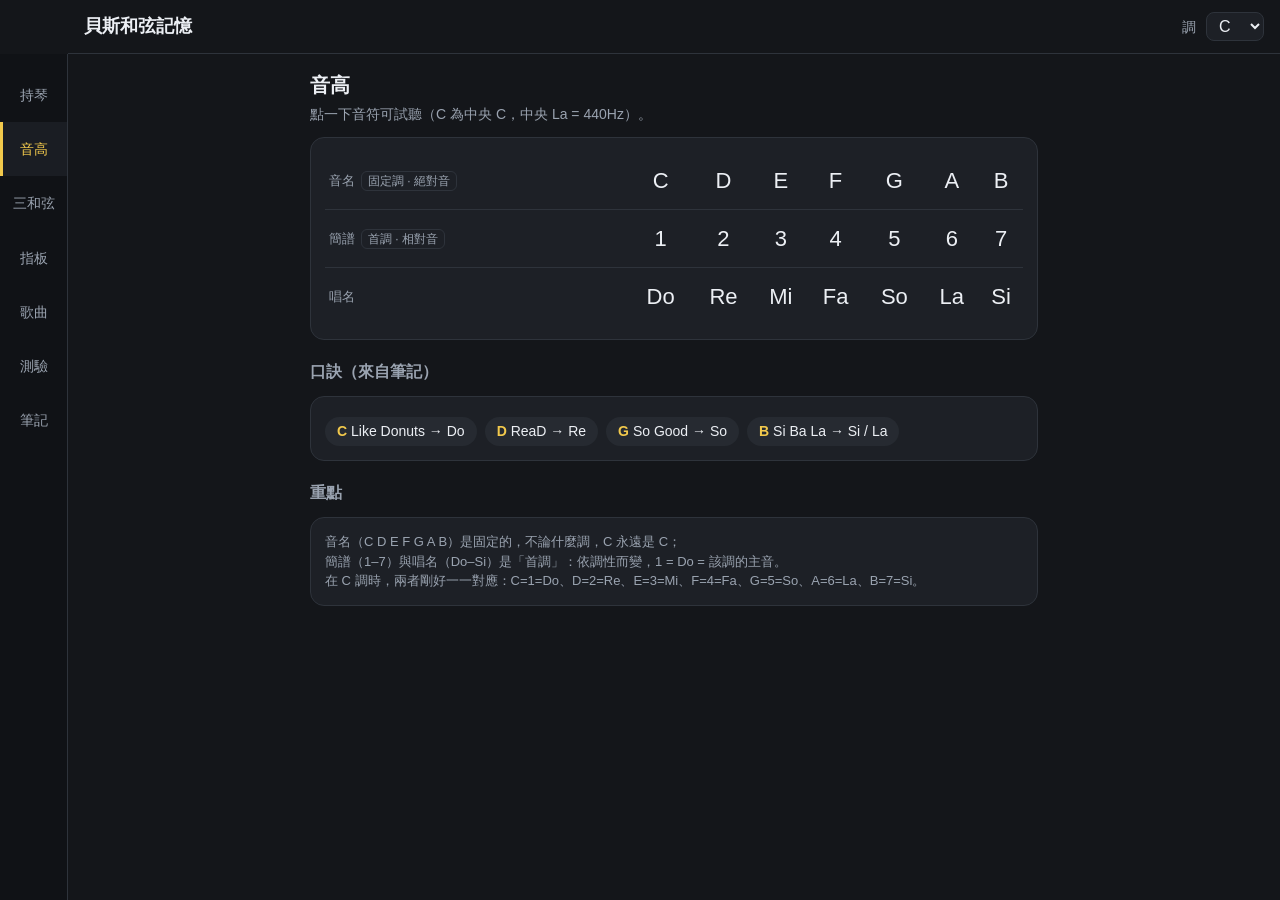
==== index.html @ 5383fbfe "Add 持琴 (how to hold the bass) lesson Top-down posture diagram (head, body, bass, left hand on the ne" ====
<!doctype html>
<html lang="zh-Hant">
<head>
<meta charset="utf-8">
<meta name="viewport" content="width=device-width, initial-scale=1, viewport-fit=cover">
<meta name="theme-color" content="#14161a">
<title>貝斯和弦記憶</title>
<link rel="manifest" href="manifest.json">
<link rel="icon" href="icon.svg" type="image/svg+xml">
<link rel="apple-touch-icon" href="apple-touch-icon.png">
<meta name="apple-mobile-web-app-capable" content="yes">
<meta name="mobile-web-app-capable" content="yes">
<meta name="apple-mobile-web-app-title" content="貝斯和弦">
<link rel="stylesheet" href="style.css">
</head>
<body>
<header class="top">
  <h1>貝斯和弦記憶</h1>
  <label class="keysel">調
    <select id="key" aria-label="選擇大調"></select>
  </label>
</header>
<main id="view"></main>
<nav class="tabs" id="tabs">
  <button data-tab="hold">持琴</button>
  <button data-tab="pitch">音高</button>
  <button data-tab="chords">三和弦</button>
  <button data-tab="board">指板</button>
  <button data-tab="song">歌曲</button>
  <button data-tab="quiz">測驗</button>
  <button data-tab="notes">筆記</button>
</nav>
<script src="app.js"></script>
</body>
</html>
---- style.css ----
:root{
  --bg:#14161a; --card:#1d2026; --line:#2e333b; --text:#eceff4; --dim:#9aa3b0;
  --M:#f2c94c; --m:#5b9bf0; --d:#e0707f; --ok:#4cc38a; --bad:#e0707f;
}
*{box-sizing:border-box}
body{padding-left:calc(68px + env(safe-area-inset-left))}
html,body{margin:0;background:var(--bg);color:var(--text);
  font:16px/1.5 -apple-system,"PingFang TC","Noto Sans TC","Microsoft JhengHei",sans-serif}
.top{display:flex;align-items:center;justify-content:space-between;padding:12px 16px;
  padding-top:max(12px,env(safe-area-inset-top));border-bottom:1px solid var(--line);position:sticky;top:0;background:var(--bg);z-index:5}
.top h1{font-size:18px;margin:0}
.keysel{color:var(--dim);font-size:14px}
select{background:var(--card);color:var(--text);border:1px solid var(--line);border-radius:8px;padding:4px 8px;font-size:16px;margin-left:6px}
main{max-width:760px;margin:0 auto;padding:16px 16px 32px}
.tabs{position:fixed;top:calc(54px + env(safe-area-inset-top, 0px));bottom:0;left:0;width:68px;display:flex;flex-direction:column;background:#101216;border-right:1px solid var(--line);
  padding:14px 0 env(safe-area-inset-bottom) env(safe-area-inset-left);z-index:6;overflow-y:auto}
.tabs button{background:none;border:0;color:var(--dim);padding:18px 0;font-size:14px;line-height:1.3}
.tabs button.on{color:var(--M);background:#1a1d23;box-shadow:inset 3px 0 0 var(--M)}
h2{font-size:20px;margin:0 0 4px}
h3{font-size:16px;margin:20px 0 8px;color:var(--dim);font-weight:600}
.sub{color:var(--dim);font-size:14px;margin:0 0 12px}
.card{background:var(--card);border:1px solid var(--line);border-radius:14px;padding:14px;margin:12px 0}
button,.btn{font:inherit;cursor:pointer}
.btn{background:var(--card);color:var(--text);border:1px solid var(--line);border-radius:10px;padding:8px 14px}
.btn.primary{background:var(--M);color:#222;border-color:var(--M);font-weight:600}
.btn:active{transform:scale(.98)}
.row{display:flex;gap:8px;flex-wrap:wrap;align-items:center}

/* pitch table */
.ptable{width:100%;border-collapse:collapse}
.ptable th{text-align:left;color:var(--dim);font-weight:500;font-size:13px;padding:10px 4px;white-space:nowrap}
.ptable td{text-align:center;padding:0}
.ptable td button{width:100%;background:none;border:0;color:var(--text);font-size:22px;padding:12px 0;border-radius:8px}
.ptable td button:active{background:var(--line)}
.ptable tr+tr{border-top:1px solid var(--line)}
.tag{display:inline-block;font-size:12px;color:var(--dim);border:1px solid var(--line);border-radius:6px;padding:0 6px;margin-left:6px}
.mn{display:flex;flex-wrap:wrap;gap:8px;margin-top:6px}
.mn span{background:#262a31;border-radius:999px;padding:4px 12px;font-size:14px}
.mn b{color:var(--M)}

/* triad table */
.cover-opts{display:flex;gap:14px;flex-wrap:wrap;font-size:14px;color:var(--dim);margin:8px 0}
.cover-opts input{accent-color:var(--M);margin-right:4px}
.tri{width:100%;border-collapse:collapse;font-size:15px}
.tri th{color:var(--dim);font-weight:500;font-size:12px;text-align:left;padding:6px 4px}
.tri td{padding:10px 4px;border-top:1px solid var(--line)}
.tri tr.sel td{background:#252a33}
.tri tbody tr{cursor:pointer}
.rn{font-weight:700;width:2.4em}
.nt{font-weight:700;letter-spacing:.06em}
.q{font-weight:700;text-align:center}
.qM{color:var(--M)} .qm{color:var(--m)} .qd{color:var(--d)}
.small{font-size:13px;color:var(--dim)}
.covered{filter:blur(7px);user-select:none}
td.covered-cell{cursor:pointer}

/* diagrams */
.shapes{display:flex;gap:16px;flex-wrap:wrap;justify-content:center}
.shape{text-align:center}
.shape h4{margin:0 0 4px;font-size:14px;color:var(--dim);font-weight:500}
svg.board{max-width:100%;height:auto;display:block;margin:0 auto}
svg .ln{stroke:#6b7480;stroke-width:1.2}
svg .nut{stroke:#d7dce3;stroke-width:4}
svg .str{stroke:#8d96a3;stroke-width:1.6}
svg .sn{fill:var(--dim);font-size:12px;text-anchor:middle}
svg .fn{fill:#68707c;font-size:11px;text-anchor:end}
svg .fin{fill:var(--dim);font-size:11px;text-anchor:start}
svg .dot{fill:#3a414b}
svg .dot.root{fill:var(--M)}
svg .dot.t3{fill:var(--m)}
svg .dot.t5{fill:#4cc38a}
svg .dot.scale{fill:#323842}
svg .dot.ok{fill:var(--ok)}
svg .dot.bad{fill:var(--bad)}
svg .lbl{fill:#14161a;font-size:12px;font-weight:700;text-anchor:middle}
svg .dot.scale+.lbl{fill:#c3cad4;font-weight:500}
svg .hit{fill:transparent;cursor:pointer}
svg .hit:hover{fill:rgba(255,255,255,.07)}

.chips{display:flex;flex-wrap:wrap;gap:8px;margin:8px 0}
.chip{background:var(--card);color:var(--dim);border:1px solid var(--line);border-radius:999px;padding:6px 14px;font-size:14px}
.chip.on{color:#222;background:var(--M);border-color:var(--M);font-weight:600}
.legend{display:flex;gap:14px;font-size:13px;color:var(--dim);justify-content:center;margin:8px 0}
.legend i{display:inline-block;width:10px;height:10px;border-radius:50%;margin-right:4px}

/* quiz */
.stats{display:flex;gap:16px;font-size:14px;color:var(--dim);margin:8px 0}
.stats b{color:var(--text)}
.bar{height:6px;background:var(--line);border-radius:3px;overflow:hidden;margin:4px 0 12px}
.bar i{display:block;height:100%;background:var(--ok)}
.prompt{font-size:19px;margin:0 0 12px}
.opts{display:grid;grid-template-columns:1fr 1fr;gap:10px;margin-top:12px}
.opts.three{grid-template-columns:1fr 1fr 1fr}
.opt{background:#262a31;color:var(--text);border:2px solid transparent;border-radius:12px;padding:14px 8px;font-size:17px}
.opt.right{border-color:var(--ok);background:#1f3a2e}
.opt.wrong{border-color:var(--bad);background:#3d2328}
.opt:disabled{opacity:1}
.fb{margin-top:12px;padding:10px 12px;border-radius:10px;font-size:15px}
.fb.ok{background:#1f3a2e}.fb.no{background:#3d2328}
.next{margin-top:12px;width:100%}

/* notes */
.gallery img{width:100%;border-radius:10px;border:1px solid var(--line);display:block}
.gallery figcaption{color:var(--dim);font-size:13px;margin:6px 0 18px}
.gallery figure{margin:0}

/* song */
.rules{line-height:2}
.rules b.qm{color:var(--m)} .rules b.qd{color:var(--d)} .rules b.qM{color:var(--M)}
.bc{display:inline-block;font-style:normal;min-width:2.2em;text-align:center;border-radius:8px;padding:1px 6px;margin:0 2px;font-size:13px;font-weight:700;color:#14161a}
.bc.r{background:var(--M)} .bc.t{background:var(--m)} .bc.f{background:var(--ok)} .bc.a{background:#4a515c;color:var(--text)}
.cs{font-weight:700}
.cs.hlc,.hlc{background:var(--M);color:#14161a !important;border-radius:4px;padding:0 4px}
.songctl{margin:12px 0}
.bpmv{min-width:2.4em;text-align:center}
.barsgrid{display:grid;grid-template-columns:repeat(2,1fr);gap:8px}
.secname{grid-column:1/-1;color:var(--dim);font-size:13px;font-weight:600;margin-top:8px}
.bar{display:flex;flex-direction:column;gap:4px;text-align:left;background:var(--card);color:var(--text);
  border:2px solid var(--line);border-radius:12px;padding:8px 10px;height:auto}
.bar.sel{border-color:var(--M)}
.bar.now{background:#2b3140;border-color:var(--ok)}
.bn{font-size:11px;color:var(--dim)}
.syms{display:flex;gap:10px;flex-wrap:wrap;font-size:19px}
.ql{font-size:12px}
.beats{display:flex;gap:3px;margin-top:6px}
.bw{flex:1;text-align:center;border-radius:8px;padding:2px 0}
.bw.now{background:#fff3}
.bw .bc{display:block;min-width:0;margin:0;padding:3px 0;line-height:1.3}
.beatseq{display:flex;flex-wrap:wrap;gap:6px;align-items:center}
@media (min-width:640px){.barsgrid{grid-template-columns:repeat(4,1fr)}}

/* note animation */
svg .dot{transform-box:fill-box;transform-origin:center}
svg .dot.hot{stroke:#fff;stroke-width:3;animation:dotpop .55s ease-out forwards}
@keyframes dotpop{0%{transform:scale(1)}35%{transform:scale(1.75)}100%{transform:scale(1.3)}}
svg .dot.appr{fill:#6b7480}
svg .ring{fill:none;stroke:#fff;stroke-width:3;opacity:0;pointer-events:none;transform-box:view-box;transform-origin:0 0;filter:drop-shadow(0 0 5px #fff)}
svg .trail{stroke:#fff;stroke-width:3;stroke-linecap:round;opacity:.6;pointer-events:none}
svg .tagn{fill:#fff;font-weight:700;font-size:12px}
.nowpanel{position:sticky;top:54px;z-index:4;display:flex;gap:12px;align-items:stretch;
  height:34vh;min-height:210px;margin:10px 0;padding:8px 10px;background:var(--card);border:1px solid var(--line);border-radius:14px}
.npboard{flex:0 1 58%;min-width:0;height:100%}
.npboard svg.board{width:100%;height:100%;max-width:none}
.npinfo{flex:1 1 90px;min-width:0;display:flex;flex-direction:column;gap:10px}
.npt{font-size:15px;color:var(--dim)}
.npt .cs{font-size:20px;margin-left:4px}
.npbeats{display:grid;grid-template-columns:1fr 1fr;gap:8px;flex:1;align-content:center}
.npb{position:relative;display:flex;align-items:center;justify-content:center;border-radius:12px;padding:12px 4px;font-size:22px;font-weight:700;color:#14161a;transition:transform .2s,box-shadow .2s;opacity:.55}
.npb small{position:absolute;top:3px;left:7px;font-size:11px;font-weight:600}
.npb.r{background:var(--M)} .npb.t{background:var(--m)} .npb.f{background:var(--ok)} .npb.a{background:#6b7480;color:#fff}
.npb.now{opacity:1;transform:scale(1.12);box-shadow:0 0 0 3px #fff,0 0 16px #fff8}
@media (prefers-reduced-motion:reduce){svg .dot.hot{animation:none;transform:scale(1.3)}.npb{transition:none}}
svg .fin.dimn{fill:#6b7480;font-size:10px;font-weight:400}
svg .dot.nat{fill:var(--card);stroke:#aab3c0;stroke-width:2}
svg .dot.nat+.lbl{fill:#eceff4;font-weight:600;font-size:13px}
svg .sno{fill:var(--text);font-weight:700;font-size:14px}
svg .fn.fnb{fill:#eceff4;font-weight:700}
.npb em{position:absolute;bottom:2px;right:7px;font-size:11px;font-style:normal;font-weight:600;opacity:.8}
/* song: beats in one row */
.npbeats{grid-template-columns:repeat(4,1fr);gap:6px;align-content:center}
.npb{padding:18px 0 16px;font-size:clamp(14px,3.2vw,22px);min-width:0}
.npb small{left:4px;font-size:10px}
.npb em{right:4px;font-size:10px}
@media (max-width:560px){.npb{padding:12px 0 14px;font-size:15px}.npbeats{gap:4px}}
.cs{white-space:nowrap}
.looprange{margin:8px 0}
.bar.out{opacity:.4}
.songhint{margin:8px 0;gap:8px}
.songhint .btn{padding:4px 10px;font-size:14px}
.npcount{margin-left:10px;color:var(--M);font-weight:700;font-size:18px}
/* song: dim the notes that are not used in the current bar */
svg .dot.nat{opacity:1;fill:var(--card);stroke:#555d69;stroke-width:2}
svg .dot.nat+.lbl{opacity:1;fill:#7b8491;font-weight:500}
/* song: beat chips placed by absolute pitch (higher pitch = higher on screen) */
.npbeats.pitch{display:block;position:relative;flex:1;min-height:130px}
.npbeats.pitch .npb{position:absolute;width:24%;height:56px;padding:0;box-sizing:border-box;transition:transform .2s,box-shadow .2s}
.nphint{text-align:center;font-size:12px}
/* song: make the bar being played stand out */
.bar{transition:transform .15s,box-shadow .15s,background .15s,border-color .15s}
.bar.now{position:relative;z-index:1;transform:scale(1.05);background:#17402f;border-color:#5ee6a0;
  box-shadow:0 0 0 3px rgba(94,230,160,.35),0 0 22px rgba(94,230,160,.5)}
.bar.now .bn{align-self:flex-start;background:#5ee6a0;color:#0e2a1e;border-radius:6px;padding:0 8px;font-size:12px;font-weight:700}
.bar.now .bw.now{background:rgba(255,255,255,.3);box-shadow:0 0 0 2px #fff}
@media (prefers-reduced-motion:reduce){.bar,.bar.now{transition:none}.bar.now{transform:none}}
/* notes password gate */
.pwform label{display:block;margin-bottom:6px;color:var(--dim);font-size:14px}
.pwform input{flex:1;min-width:0;background:var(--bg);color:var(--text);border:1px solid var(--line);border-radius:10px;padding:10px 12px;font-size:16px}
.pwmsg{min-height:1.4em;margin:8px 0 0;color:var(--d);font-size:14px}
#pwchangemsg{color:var(--ok)}
/* song: chord quality label in the now-playing panel */
.npchords{display:flex;flex-wrap:wrap;gap:6px 14px}
.npc{display:inline-flex;align-items:center;gap:6px;transition:opacity .15s}
.npc.dim{opacity:.35}
.npc .cs{font-size:22px}
.npq{font-size:15px;font-weight:700;padding:2px 10px;border-radius:999px;color:#14161a}
.npq.qM{background:var(--M)} .npq.qm{background:var(--m)} .npq.qd{background:var(--d)}
.npq{white-space:nowrap}.npc{flex-wrap:nowrap}
/* triads table: keep 和弦音 and 大小 side by side */
.tri th:nth-child(1),.tri td:nth-child(1){width:10%}
.tri th:nth-child(2),.tri td:nth-child(2){width:17%}
.tri th:nth-child(3),.tri td:nth-child(3){width:10%}
.tri th:nth-child(4),.tri td:nth-child(4){width:26%}
.tri td.dist{font-variant-numeric:tabular-nums;letter-spacing:.04em}
.nw{white-space:nowrap}
@media (max-width:560px){
  .tri{font-size:13px}
  .tri th,.tri td{padding-left:3px;padding-right:3px;width:auto !important}
  .tri th,.tri .nt,.tri .rn{white-space:nowrap}
  .tri td.dist{font-size:12px;letter-spacing:0}
  .tri td.small{font-size:11px}
}
.distnote{line-height:1.7;margin-top:10px;padding-top:10px;border-top:1px solid var(--line)}.distnote b{color:var(--text)}

/* chords lesson 2 */
svg .link{stroke:#4a525e;stroke-width:1.4;opacity:.7}
svg .link.on{stroke:#fff;stroke-width:3;opacity:.95}
.lesson2rules{line-height:1.8}
.lesson2rules b{color:var(--text)}

.lesson2 .steps p,.lesson2 .why p{margin:8px 0;line-height:1.8}
.lesson2 b{color:var(--text)}
.whyh{margin:14px 0 4px;font-size:15px;color:var(--text)}
.why{background:#181b21;border-radius:10px;padding:6px 12px}
.walk{line-height:1.9;margin:8px 0;padding:8px 12px;background:#181b21;border-radius:10px}
svg .link.dash{stroke:var(--M);stroke-width:2;stroke-dasharray:5 4;opacity:.9}

.focusnote{background:#2a2614;border-color:#6b5d1f}
.focusnote p{margin:6px 0 0;line-height:1.8}
.focusnote b{color:var(--M)}

/* hold lesson */
.holdcard{display:flex;gap:20px;align-items:center;flex-wrap:wrap}
.holdfig{flex:0 1 340px;min-width:240px}
.holdsvg{width:100%;height:auto;display:block}
.holdlist{flex:1 1 220px;margin:0;padding-left:20px;line-height:2}
.holdlist b{color:var(--M)}
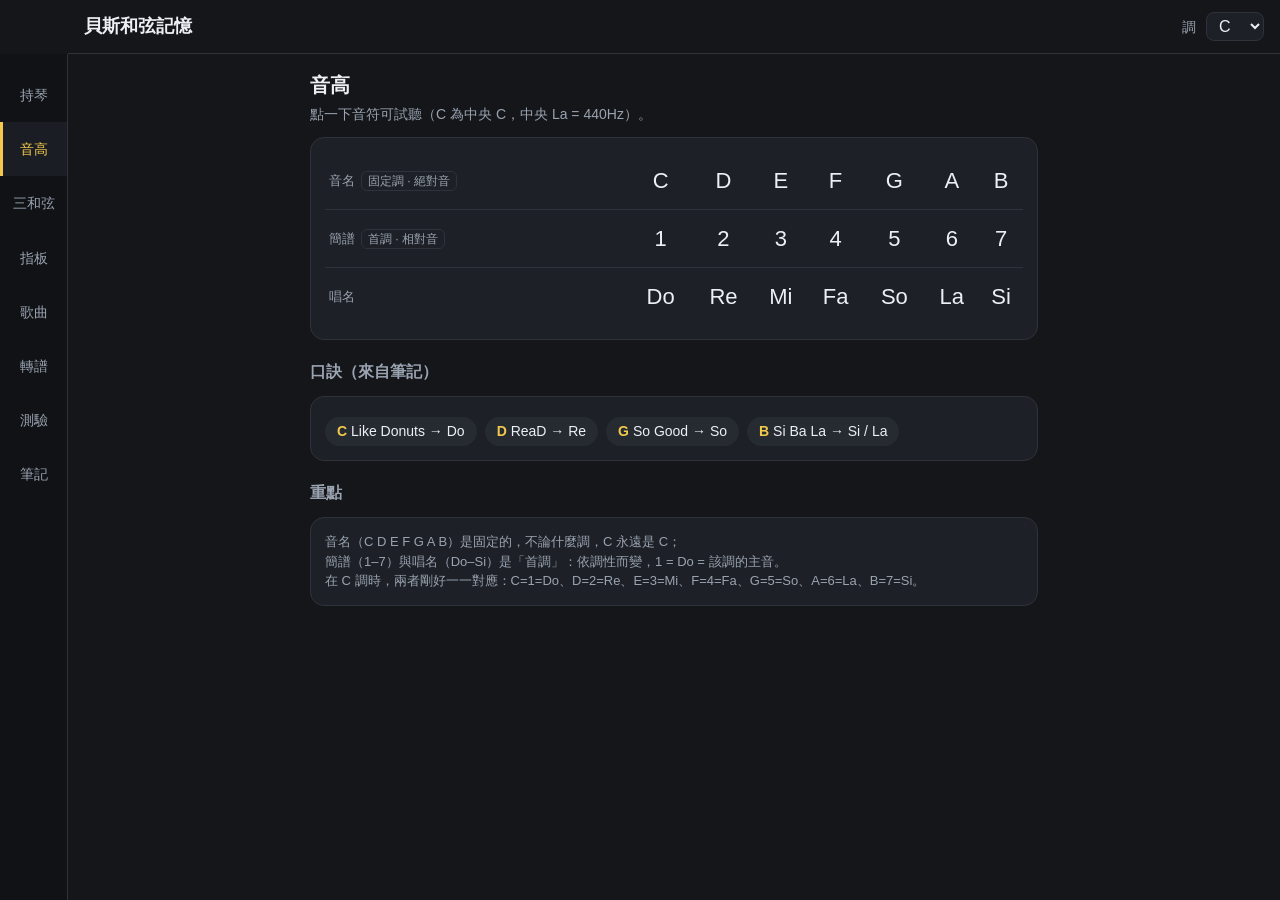
==== commit 36b33894: "Add 轉譜 tool: paste numbered notation, get letter notation (key-aware) Local-only input (stored in th" ====
--- a/index.html
+++ b/index.html
@@ -27,6 +27,7 @@
   <button data-tab="chords">三和弦</button>
   <button data-tab="board">指板</button>
   <button data-tab="song">歌曲</button>
+  <button data-tab="jp">轉譜</button>
   <button data-tab="quiz">測驗</button>
   <button data-tab="notes">筆記</button>
 </nav>
--- a/style.css
+++ b/style.css
@@ -234,3 +234,19 @@
 .holdsvg{width:100%;height:auto;display:block}
 .holdlist{flex:1 1 220px;margin:0;padding-left:20px;line-height:2}
 .holdlist b{color:var(--M)}
+
+/* 轉譜 */
+.jphelp{line-height:1.9}
+.jphelp code{background:#181b21;border-radius:6px;padding:1px 6px;color:var(--text)}
+.jpin{width:100%;background:var(--bg);color:var(--text);border:1px solid var(--line);border-radius:10px;padding:10px 12px;font:15px/1.6 ui-monospace,Menlo,Consolas,monospace;resize:vertical}
+.jpout{overflow-x:auto}
+.jrow{display:flex;flex-wrap:wrap;align-items:flex-end;gap:2px 4px;margin:6px 0 14px}
+.jc{display:flex;flex-direction:column;align-items:center;min-width:1.9em}
+.jch{min-height:1.5em;color:var(--M);font-weight:700;font-size:15px}
+.jn{position:relative;font-size:22px;font-weight:700;line-height:1.7}
+.jn.hi::before,.jn.lo::after{content:'';position:absolute;left:50%;width:5px;height:5px;margin-left:-2.5px;border-radius:50%;background:currentColor}
+.jn.hi::before{top:2px}.jn.lo::after{bottom:2px}
+.jn.bad{color:var(--d)}
+.jl{min-height:1.7em;font-size:16px;color:var(--dim)}
+.jbar{align-self:stretch;width:2px;background:var(--line);margin:0 2px}
+.jbar.dbl{width:6px;border-left:2px solid var(--line);border-right:2px solid var(--line);background:none}
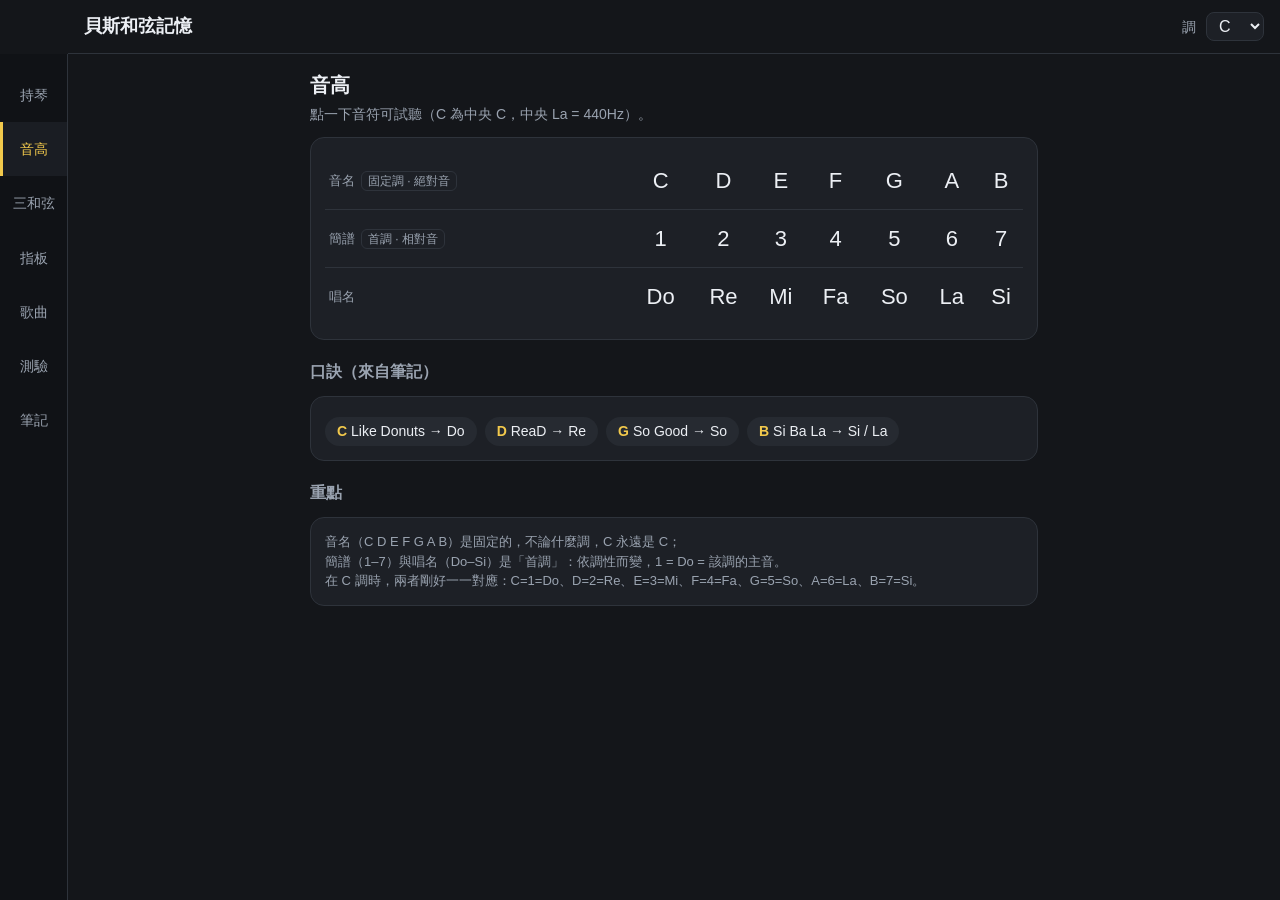
==== commit a9a86311: "Revert "Add 轉譜 tool: paste numbered notation, get letter notation (key-aware)" This reverts commit 3" ====
--- a/index.html
+++ b/index.html
@@ -27,7 +27,6 @@
   <button data-tab="chords">三和弦</button>
   <button data-tab="board">指板</button>
   <button data-tab="song">歌曲</button>
-  <button data-tab="jp">轉譜</button>
   <button data-tab="quiz">測驗</button>
   <button data-tab="notes">筆記</button>
 </nav>
--- a/style.css
+++ b/style.css
@@ -234,19 +234,3 @@
 .holdsvg{width:100%;height:auto;display:block}
 .holdlist{flex:1 1 220px;margin:0;padding-left:20px;line-height:2}
 .holdlist b{color:var(--M)}
-
-/* 轉譜 */
-.jphelp{line-height:1.9}
-.jphelp code{background:#181b21;border-radius:6px;padding:1px 6px;color:var(--text)}
-.jpin{width:100%;background:var(--bg);color:var(--text);border:1px solid var(--line);border-radius:10px;padding:10px 12px;font:15px/1.6 ui-monospace,Menlo,Consolas,monospace;resize:vertical}
-.jpout{overflow-x:auto}
-.jrow{display:flex;flex-wrap:wrap;align-items:flex-end;gap:2px 4px;margin:6px 0 14px}
-.jc{display:flex;flex-direction:column;align-items:center;min-width:1.9em}
-.jch{min-height:1.5em;color:var(--M);font-weight:700;font-size:15px}
-.jn{position:relative;font-size:22px;font-weight:700;line-height:1.7}
-.jn.hi::before,.jn.lo::after{content:'';position:absolute;left:50%;width:5px;height:5px;margin-left:-2.5px;border-radius:50%;background:currentColor}
-.jn.hi::before{top:2px}.jn.lo::after{bottom:2px}
-.jn.bad{color:var(--d)}
-.jl{min-height:1.7em;font-size:16px;color:var(--dim)}
-.jbar{align-self:stretch;width:2px;background:var(--line);margin:0 2px}
-.jbar.dbl{width:6px;border-left:2px solid var(--line);border-right:2px solid var(--line);background:none}
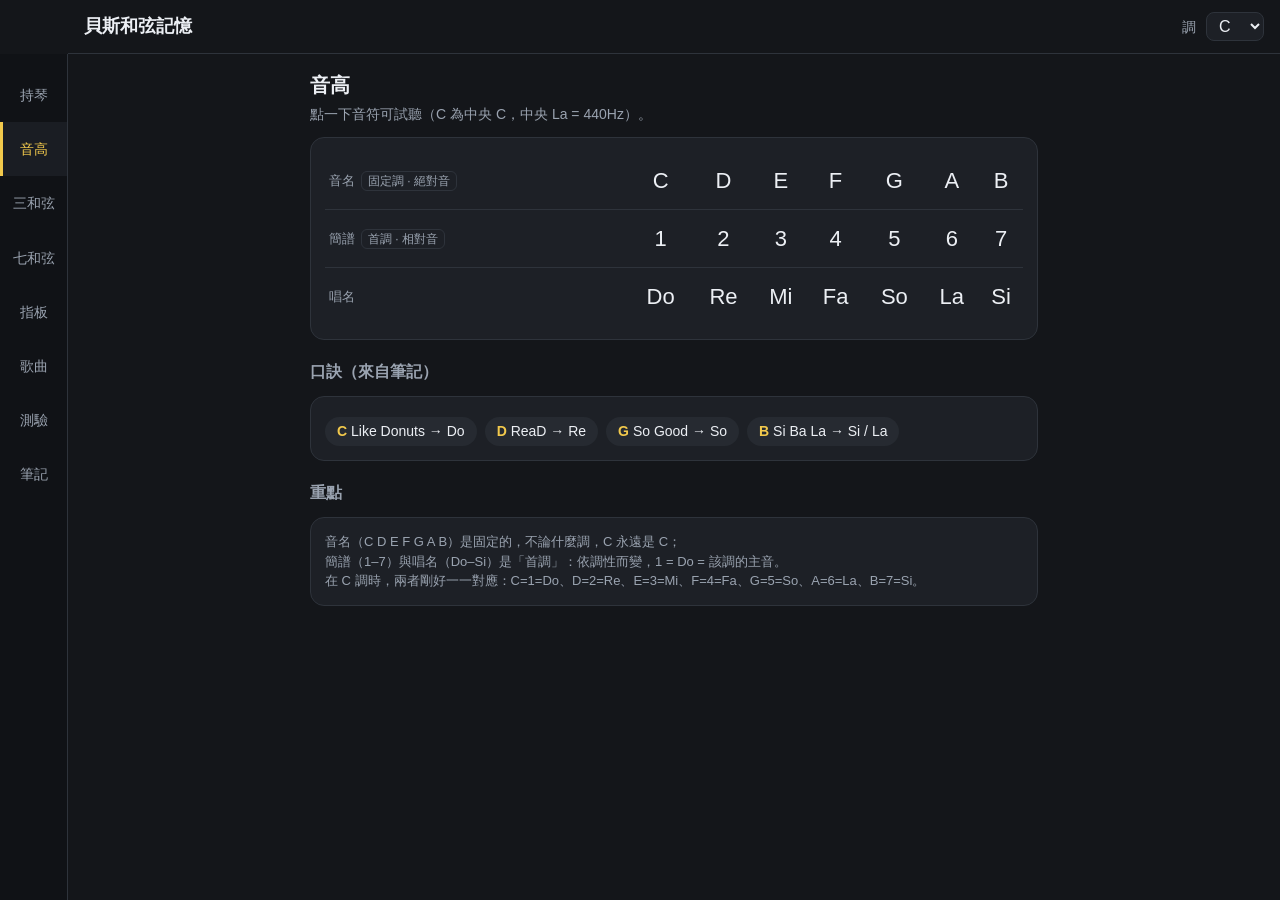
==== commit 30dc5886: "Add 七和弦 tab: diatonic seventh chords with finger shapes Table of I-VII seventh chords (maj7 / m7 / d" ====
--- a/index.html
+++ b/index.html
@@ -25,6 +25,7 @@
   <button data-tab="hold">持琴</button>
   <button data-tab="pitch">音高</button>
   <button data-tab="chords">三和弦</button>
+  <button data-tab="seventh">七和弦</button>
   <button data-tab="board">指板</button>
   <button data-tab="song">歌曲</button>
   <button data-tab="quiz">測驗</button>
--- a/style.css
+++ b/style.css
@@ -234,3 +234,12 @@
 .holdsvg{width:100%;height:auto;display:block}
 .holdlist{flex:1 1 220px;margin:0;padding-left:20px;line-height:2}
 .holdlist b{color:var(--M)}
+
+/* 七和弦 */
+:root{--q7:#f2994a}
+.q7{color:var(--q7)}
+svg .dot.t7{fill:#c792ea}
+.tri7 th:nth-child(1),.tri7 td:nth-child(1){width:9%}
+.tri7 th:nth-child(2),.tri7 td:nth-child(2){width:15%}
+.tri7 th:nth-child(3),.tri7 td:nth-child(3){width:25%}
+.tri7 th:nth-child(4),.tri7 td:nth-child(4){width:13%}
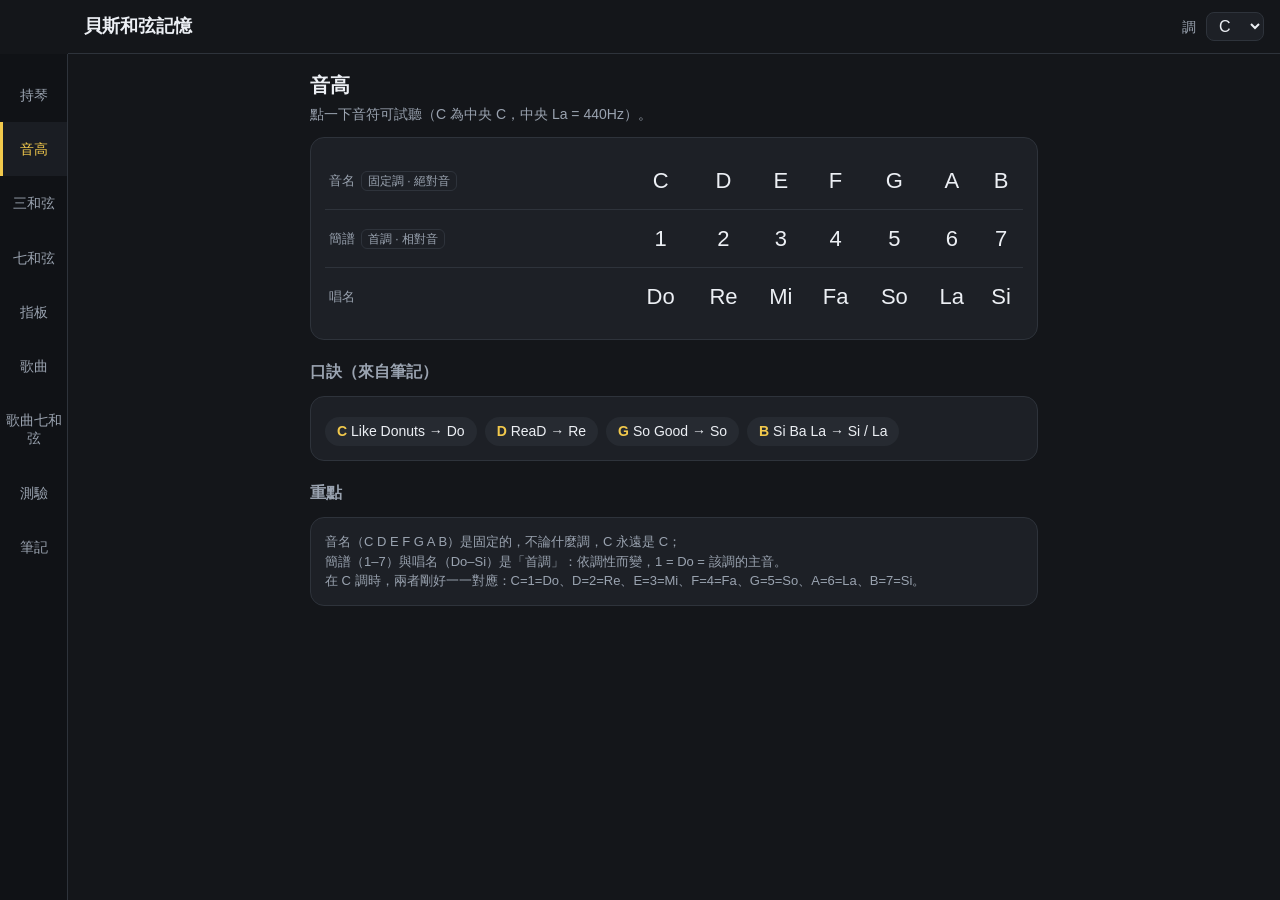
==== commit 4a9dbe18: "Add 歌曲七和弦 tab: Fly Me To The Moon with seventh-chord shapes Same song chart and layout as 歌曲, withou" ====
--- a/index.html
+++ b/index.html
@@ -28,6 +28,7 @@
   <button data-tab="seventh">七和弦</button>
   <button data-tab="board">指板</button>
   <button data-tab="song">歌曲</button>
+  <button data-tab="song7">歌曲七和弦</button>
   <button data-tab="quiz">測驗</button>
   <button data-tab="notes">筆記</button>
 </nav>
--- a/style.css
+++ b/style.css
@@ -239,7 +239,16 @@
 :root{--q7:#f2994a}
 .q7{color:var(--q7)}
 svg .dot.t7{fill:#c792ea}
-.tri7 th:nth-child(1),.tri7 td:nth-child(1){width:9%}
-.tri7 th:nth-child(2),.tri7 td:nth-child(2){width:15%}
-.tri7 th:nth-child(3),.tri7 td:nth-child(3){width:25%}
-.tri7 th:nth-child(4),.tri7 td:nth-child(4){width:13%}
+.tri7 th:nth-child(1),.tri7 td:nth-child(1){width:8%}
+.tri7 th:nth-child(2),.tri7 td:nth-child(2){width:13%}
+.tri7 th:nth-child(3),.tri7 td:nth-child(3){width:21%}
+.tri7 th:nth-child(4),.tri7 td:nth-child(4){width:12%}
+.tri7 th:nth-child(5),.tri7 td:nth-child(5){width:17%}
+
+.tblwrap{overflow-x:auto}
+.tri7 td.q,.tri7 th{white-space:nowrap}
+@media (max-width:560px){.tri7{min-width:340px}.tri7 td.small{font-size:11px}}
+
+/* 歌曲七和弦：七度的顏色 */
+.bc.x,.npb.x{background:#c792ea;color:#14161a}
+.rules b.q7{color:var(--q7)}
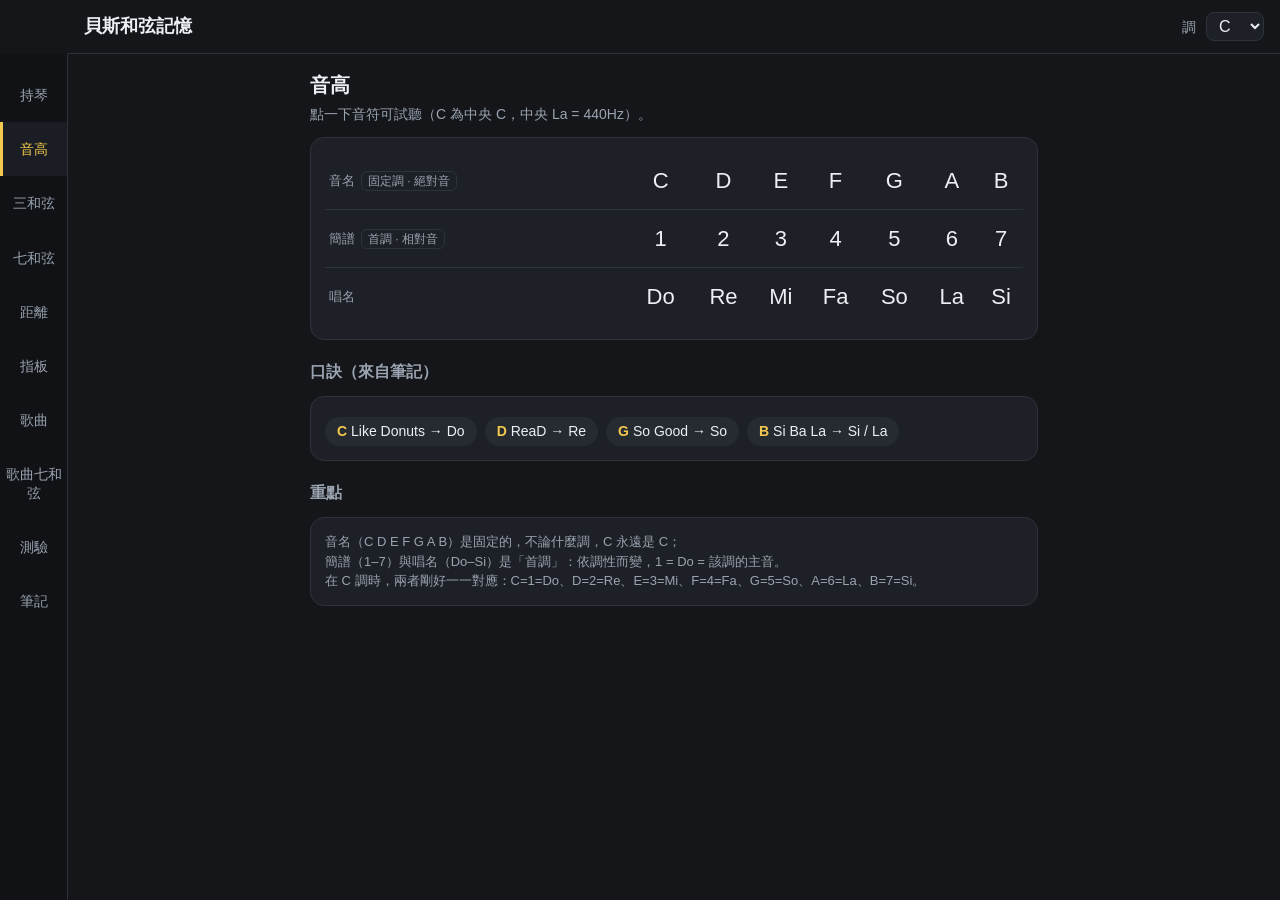
==== commit 5ce29b10: "Add 距離 tab: explain the string+fret distance coordinate system How to read the code (00, 1-1, 1+2, 2" ====
--- a/index.html
+++ b/index.html
@@ -26,6 +26,7 @@
   <button data-tab="pitch">音高</button>
   <button data-tab="chords">三和弦</button>
   <button data-tab="seventh">七和弦</button>
+  <button data-tab="dist">距離</button>
   <button data-tab="board">指板</button>
   <button data-tab="song">歌曲</button>
   <button data-tab="song7">歌曲七和弦</button>
--- a/style.css
+++ b/style.css
@@ -252,3 +252,36 @@
 /* 歌曲七和弦：七度的顏色 */
 .bc.x,.npb.x{background:#c792ea;color:#14161a}
 .rules b.q7{color:var(--q7)}
+
+.guide7{margin-top:10px;padding-top:10px;border-top:1px solid var(--line);line-height:1.8}
+.guide7 ul{margin:4px 0 8px;padding-left:20px}
+.guide7 b{color:var(--text)}
+.guide7 b.qM{color:var(--M)}.guide7 b.qm{color:var(--m)}.guide7 b.q7{color:var(--q7)}.guide7 b.qd{color:var(--d)}
+
+/* 歌曲七和弦：距離 */
+.dist7{margin-left:4px;color:var(--dim);font-variant-numeric:tabular-nums;letter-spacing:.04em}
+.npd{margin-left:8px;color:var(--dim);font-size:14px;font-variant-numeric:tabular-nums;letter-spacing:.04em;white-space:nowrap}
+
+/* 距離 */
+.distread div{margin:6px 0;line-height:1.8}
+.distread b{color:var(--text)}
+.dcode{font-variant-numeric:tabular-nums;letter-spacing:.06em;color:var(--text);font-weight:700}
+.distcols{display:flex;gap:20px;flex-wrap:wrap;align-items:center}
+.distfig{flex:0 1 300px;min-width:240px}
+.distcalc{flex:1 1 240px;line-height:1.9}
+.chips2{display:flex;flex-wrap:wrap;gap:8px;margin-bottom:8px}
+.dchip{display:inline-flex;align-items:baseline;gap:6px;border-radius:999px;padding:2px 12px;font-size:14px;color:#14161a;font-weight:600}
+.dchip b{font-size:15px}
+.dchip.root{background:var(--M)}.dchip.t3{background:var(--m)}.dchip.t5{background:var(--ok)}.dchip.t7{background:#c792ea}
+.dtable{width:100%;border-collapse:collapse;text-align:center;font-size:14px}
+.dtable th{color:var(--dim);font-weight:500;padding:6px 4px;white-space:nowrap}
+.dtable .rowh{text-align:left}
+.dcell{border:1px solid var(--line);padding:6px 4px;min-width:54px}
+.dcell b{display:block;font-size:15px}
+.dcell small{display:block;color:var(--dim);font-size:11px}
+.dcell.none{color:#4a525e}
+.dcell.use{color:#14161a}.dcell.use small{color:#2a2f38}
+.dcell.use.root{background:var(--M)}.dcell.use.t3{background:var(--m)}.dcell.use.t5{background:var(--ok)}.dcell.use.t7{background:#c792ea}
+.dall{width:100%;border-collapse:collapse}
+.dall td{padding:8px 6px;border-top:1px solid var(--line)}
+.dall tr:first-child td{border-top:0}
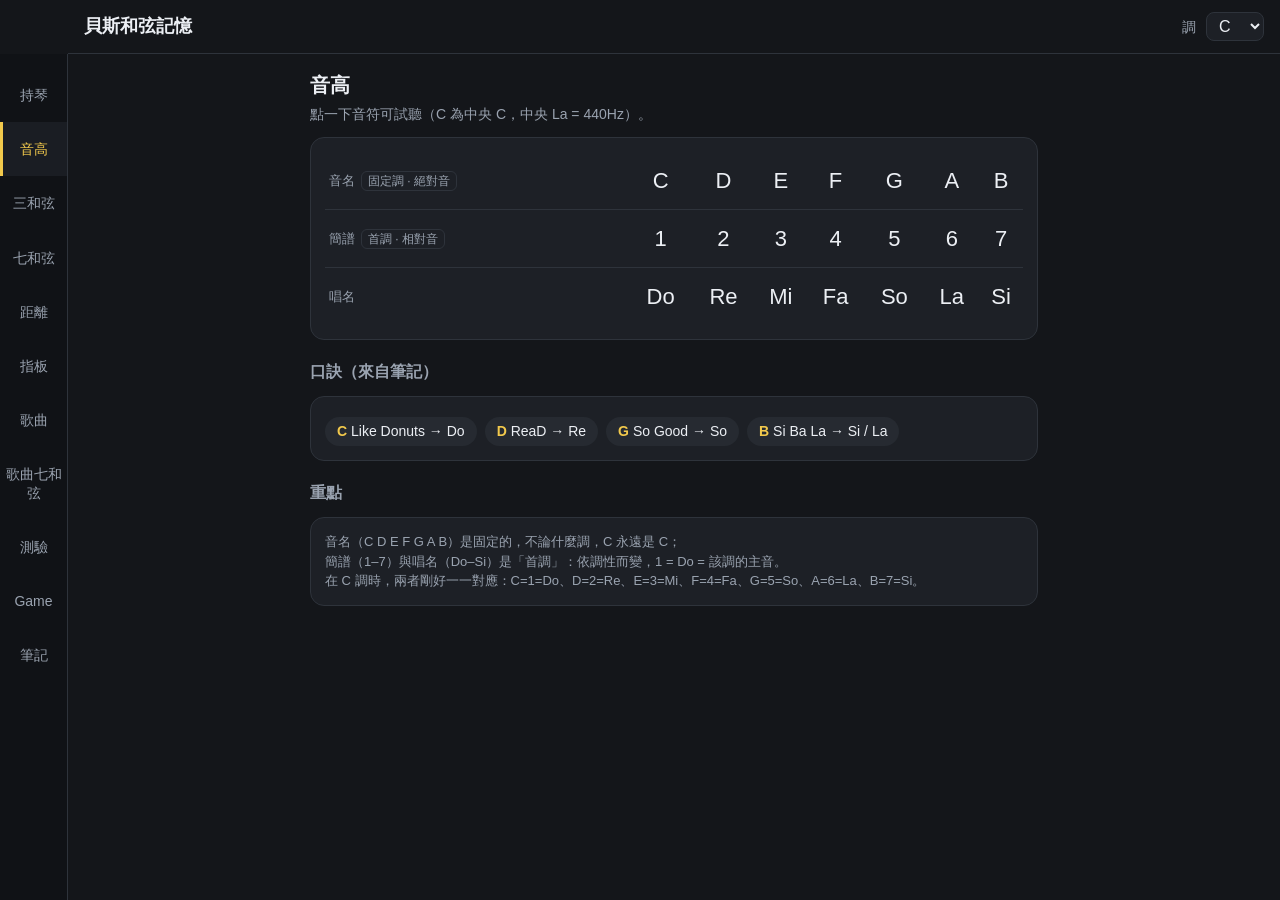
==== commit 83bcaf24: "Add Game tab: Little Green Man platformer with device detection game.html is the supplied single-fil" ====
--- a/index.html
+++ b/index.html
@@ -31,6 +31,7 @@
   <button data-tab="song">歌曲</button>
   <button data-tab="song7">歌曲七和弦</button>
   <button data-tab="quiz">測驗</button>
+  <button data-tab="game">Game</button>
   <button data-tab="notes">筆記</button>
 </nav>
 <script src="app.js"></script>
--- a/style.css
+++ b/style.css
@@ -239,15 +239,17 @@
 :root{--q7:#f2994a}
 .q7{color:var(--q7)}
 svg .dot.t7{fill:#c792ea}
-.tri7 th:nth-child(1),.tri7 td:nth-child(1){width:8%}
-.tri7 th:nth-child(2),.tri7 td:nth-child(2){width:13%}
-.tri7 th:nth-child(3),.tri7 td:nth-child(3){width:21%}
-.tri7 th:nth-child(4),.tri7 td:nth-child(4){width:12%}
-.tri7 th:nth-child(5),.tri7 td:nth-child(5){width:17%}
+.tri7 th:nth-child(1),.tri7 td:nth-child(1){width:7%}
+.tri7 th:nth-child(2),.tri7 td:nth-child(2){width:11%}
+.tri7 th:nth-child(3),.tri7 td:nth-child(3){width:17%}
+.tri7 th:nth-child(4),.tri7 td:nth-child(4){width:17%}
+.tri7 th:nth-child(5),.tri7 td:nth-child(5){width:11%}
+.tri7 th:nth-child(6),.tri7 td:nth-child(6){width:14%}
+.tri7 .sol{font-weight:600;letter-spacing:.04em;color:var(--text)}
 
 .tblwrap{overflow-x:auto}
 .tri7 td.q,.tri7 th{white-space:nowrap}
-@media (max-width:560px){.tri7{min-width:340px}.tri7 td.small{font-size:11px}}
+@media (max-width:560px){.tri7{min-width:460px}.tri7 td.small{font-size:11px}}
 
 /* 歌曲七和弦：七度的顏色 */
 .bc.x,.npb.x{background:#c792ea;color:#14161a}
@@ -285,3 +287,34 @@
 .dall{width:100%;border-collapse:collapse}
 .dall td{padding:8px 6px;border-top:1px solid var(--line)}
 .dall tr:first-child td{border-top:0}
+
+/* 距離：音名（R、3、5、7）放在座標上面，不在同一行 */
+.chips2 .dchip{flex-direction:column;align-items:center;gap:0;border-radius:14px;padding:4px 14px;line-height:1.35;min-width:56px}
+.chips2 .dchip i{font-style:normal;font-size:13px;font-weight:600}
+.chips2 .dchip b{font-size:17px}
+
+.dstacks{display:inline-flex;gap:18px;vertical-align:middle;margin-left:10px}
+.dstack{display:inline-flex;flex-direction:column;align-items:center;line-height:1.3}
+.dstack i{font-style:normal;font-size:13px;color:var(--dim);font-weight:600}
+.dstack b{font-size:20px;letter-spacing:.04em}
+.dall .dchip{flex-direction:column;align-items:center;gap:0;border-radius:14px;padding:3px 12px;line-height:1.3;min-width:50px}
+.dall .dchip i{font-style:normal;font-size:12px;font-weight:600}
+
+.dtable th.axis{text-align:left;color:var(--dim);font-size:12px;border-bottom:1px solid var(--line)}
+.dtable th.axis.r{text-align:right}
+
+.distnote2{margin:0 0 12px;padding:10px 12px;background:#181b21;border-radius:10px;line-height:1.8}
+
+/* Game */
+.gameframe{width:100%;max-width:980px;margin:0 auto}
+.gameframe iframe{display:block;width:100%;aspect-ratio:980/690;border:0;border-radius:12px;background:#141a26}
+.gamehelp div{margin:6px 0;line-height:1.8}
+.gamehelp b{color:var(--text)}
+#gameFull{position:fixed;inset:0;z-index:60;background:#141a26;overflow:hidden}
+#gameRot{position:absolute;inset:0;display:flex;flex-direction:column;
+  padding:env(safe-area-inset-top,0px) env(safe-area-inset-right,0px) env(safe-area-inset-bottom,0px) env(safe-area-inset-left,0px)}
+#gameFull .gfbar{flex:none;display:flex;justify-content:space-between;align-items:center;height:32px;padding:0 10px;color:#cbd5e1;font-size:13px}
+#gameFull .gfbar .btn{padding:2px 10px;font-size:12px;border-radius:8px}
+#gameFull .gfframe{flex:1;min-height:0;width:100%;border:0;background:#141a26}
+/* 直拿又鎖不住橫向（例如 iPhone）：把畫面轉 90 度當橫向用 */
+#gameFull.rot #gameRot{inset:auto;top:0;left:0;width:100vh;height:100vw;padding:0;transform-origin:top left;transform:rotate(90deg) translateY(-100%)}
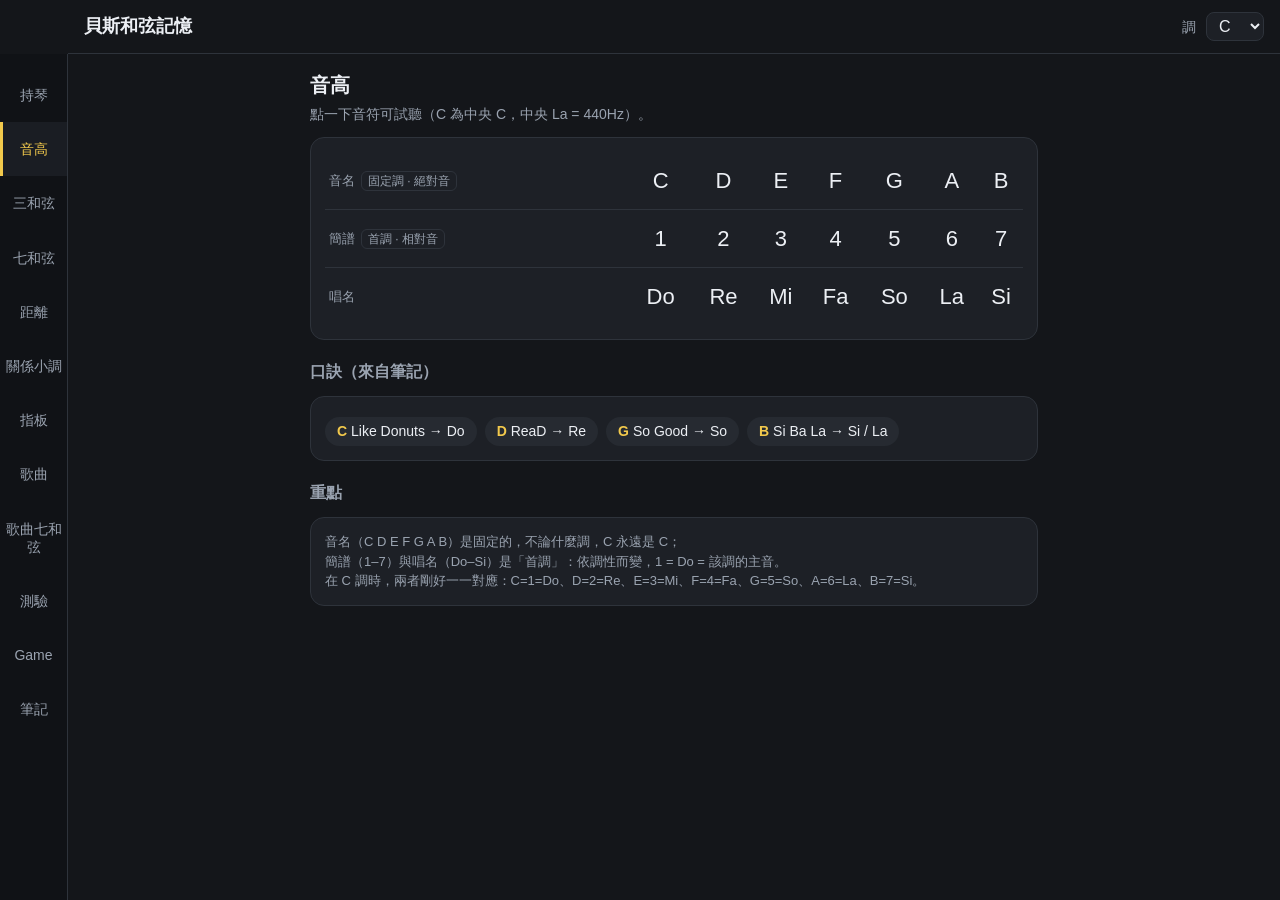
==== commit 08220c89: "Add 關係小調 tab (relative minor, 秋意濃 bar 1 example) Co-Authored-By: Claude Sonnet 5.5 <noreply@anthropi" ====
--- a/index.html
+++ b/index.html
@@ -27,6 +27,7 @@
   <button data-tab="chords">三和弦</button>
   <button data-tab="seventh">七和弦</button>
   <button data-tab="dist">距離</button>
+  <button data-tab="relm">關係小調</button>
   <button data-tab="board">指板</button>
   <button data-tab="song">歌曲</button>
   <button data-tab="song7">歌曲七和弦</button>
--- a/style.css
+++ b/style.css
@@ -318,3 +318,6 @@
 #gameFull .gfframe{flex:1;min-height:0;width:100%;border:0;background:#141a26}
 /* 直拿又鎖不住橫向（例如 iPhone）：把畫面轉 90 度當橫向用 */
 #gameFull.rot #gameRot{inset:auto;top:0;left:0;width:100vh;height:100vw;padding:0;transform-origin:top left;transform:rotate(90deg) translateY(-100%)}
+
+.dtable td.hl{color:var(--M);font-weight:700}
+.dtable td{padding:6px 4px}
